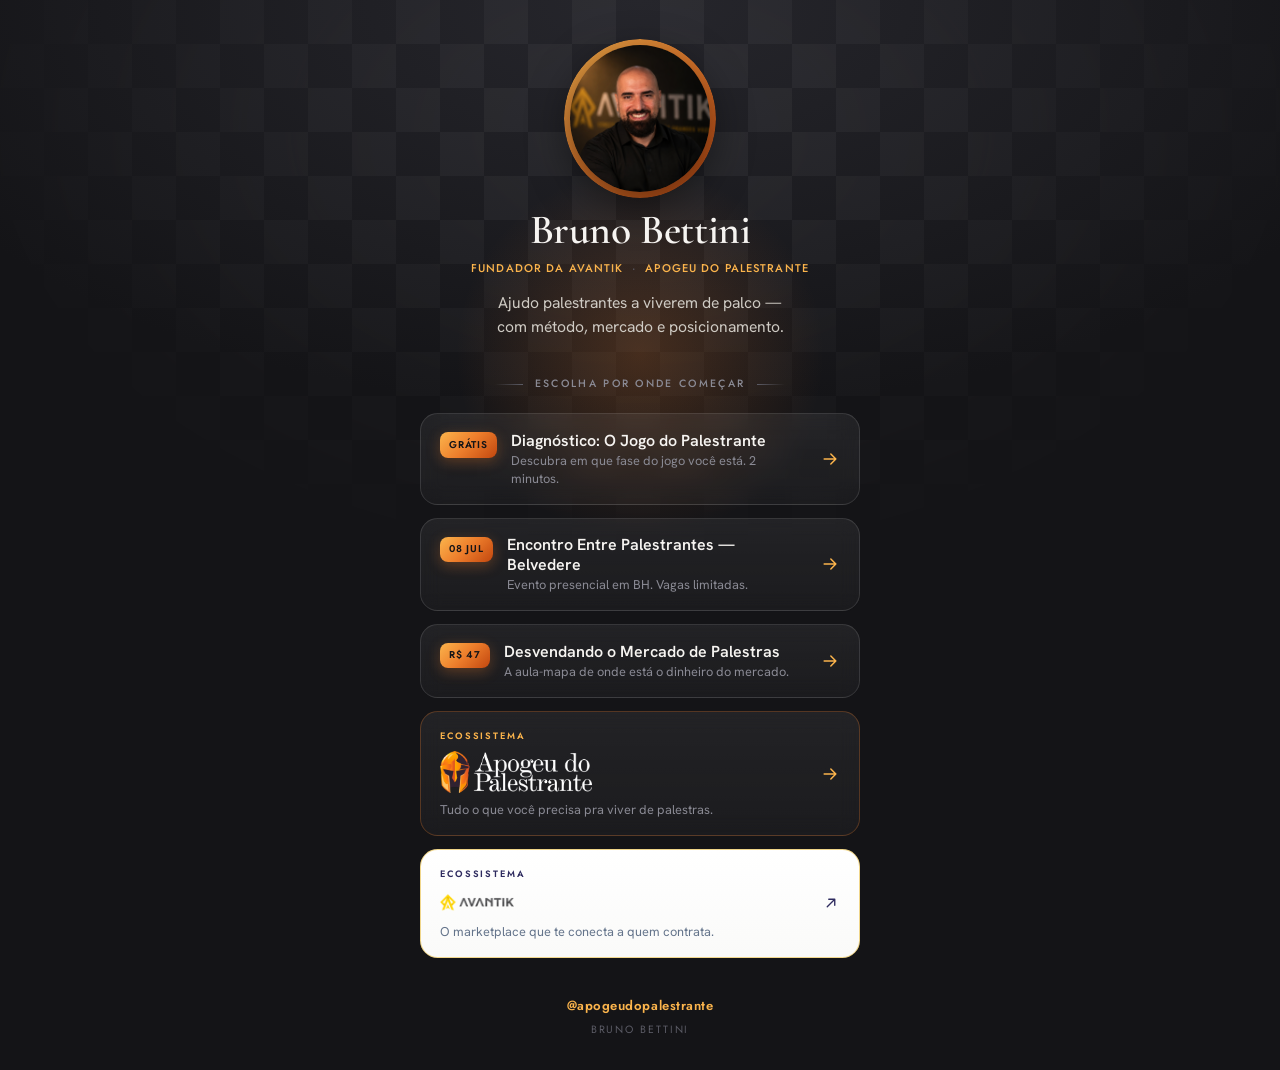
==== bio/index.html @ 765a473c "Home ecossistema (jornada, 4 pilares, Bruno, Avantik, CTA) + bio link-in-bio Home servida na raiz (r" ====
<!DOCTYPE html>
<html lang="pt-BR">
<head>
<meta charset="utf-8">
<meta name="viewport" content="width=device-width, initial-scale=1">
<title>Bruno Bettini | Apogeu do Palestrante</title>
<meta name="description" content="Bruno Bettini — Apogeu do Palestrante. Diagnóstico gratuito, aula-mapa do mercado e o Encontro Entre Palestrantes. Escolha por onde começar.">
<meta name="theme-color" content="#141417">
<link rel="icon" href="/favicon.svg" type="image/svg+xml">
<link rel="apple-touch-icon" href="/assets/perfil.png">
<link rel="preconnect" href="https://fonts.googleapis.com">
<link rel="preconnect" href="https://fonts.gstatic.com" crossorigin>
<link href="https://fonts.googleapis.com/css2?family=Cormorant+Garamond:ital,wght@0,500;0,600;1,600&family=Jost:wght@400;500;600&family=Hanken+Grotesk:wght@400;500;600&display=swap" rel="stylesheet">
<link rel="stylesheet" href="style.css">
</head>
<body>

<main class="bio">
  <div class="bio__aura" aria-hidden="true"></div>

  <!-- ===== HEADER (hero) ===== -->
  <header class="bio__head">
    <figure class="bio__photo">
      <span class="bio__ring" aria-hidden="true"></span>
      <img src="/assets/perfil.png" alt="Bruno Bettini" width="150" height="150" loading="eager">
    </figure>

    <h1 class="bio__name">Bruno Bettini</h1>
    <p class="bio__tag">Fundador da Avantik <span>·</span> Apogeu do Palestrante</p>
    <p class="bio__sub">Ajudo palestrantes a viverem de palco — com método, mercado e posicionamento.</p>
    <p class="bio__cue"><span></span>Escolha por onde começar<span></span></p>
  </header>

  <!-- ===== LINKS (primeira seção) ===== -->
  <nav class="bio__links" aria-label="Links do Apogeu do Palestrante">

    <a class="lk" href="/diagnostico/" style="--d:1">
      <span class="lk__badge">Grátis</span>
      <span class="lk__body">
        <span class="lk__title">Diagnóstico: O Jogo do Palestrante</span>
        <span class="lk__sub">Descubra em que fase do jogo você está. 2 minutos.</span>
      </span>
      <svg class="lk__arrow" viewBox="0 0 24 24" width="20" height="20" aria-hidden="true"><path d="M5 12h14M13 6l6 6-6 6" fill="none" stroke="currentColor" stroke-width="1.8" stroke-linecap="round" stroke-linejoin="round"/></svg>
    </a>

    <a class="lk" href="/encontro/" style="--d:2">
      <span class="lk__badge">08 Jul</span>
      <span class="lk__body">
        <span class="lk__title">Encontro Entre Palestrantes — Belvedere</span>
        <span class="lk__sub">Evento presencial em BH. Vagas limitadas.</span>
      </span>
      <svg class="lk__arrow" viewBox="0 0 24 24" width="20" height="20" aria-hidden="true"><path d="M5 12h14M13 6l6 6-6 6" fill="none" stroke="currentColor" stroke-width="1.8" stroke-linecap="round" stroke-linejoin="round"/></svg>
    </a>

    <a class="lk" href="/desvendando/" style="--d:3">
      <span class="lk__badge">R$ 47</span>
      <span class="lk__body">
        <span class="lk__title">Desvendando o Mercado de Palestras</span>
        <span class="lk__sub">A aula-mapa de onde está o dinheiro do mercado.</span>
      </span>
      <svg class="lk__arrow" viewBox="0 0 24 24" width="20" height="20" aria-hidden="true"><path d="M5 12h14M13 6l6 6-6 6" fill="none" stroke="currentColor" stroke-width="1.8" stroke-linecap="round" stroke-linejoin="round"/></svg>
    </a>

    <a class="lk lk--apogeu" href="/" style="--d:4">
      <span class="lk__eco">
        <span class="lk__ecolabel">Ecossistema</span>
        <img class="lk__logo lk__logo--apogeu" src="/assets/logo-apogeu-branco.png" alt="Apogeu do Palestrante" width="200" height="55">
        <span class="lk__sub">Tudo o que você precisa pra viver de palestras.</span>
      </span>
      <svg class="lk__arrow" viewBox="0 0 24 24" width="20" height="20" aria-hidden="true"><path d="M5 12h14M13 6l6 6-6 6" fill="none" stroke="currentColor" stroke-width="1.8" stroke-linecap="round" stroke-linejoin="round"/></svg>
    </a>

    <a class="lk lk--avantik" href="https://avantikpalestras.com.br" target="_blank" rel="noopener" style="--d:5">
      <span class="lk__eco">
        <span class="lk__ecolabel">Ecossistema</span>
        <img class="lk__logo lk__logo--avantik" src="/assets/logo-avantik.png" alt="Avantik Palestras" width="180" height="63">
        <span class="lk__sub">O marketplace que te conecta a quem contrata.</span>
      </span>
      <svg class="lk__arrow lk__arrow--out" viewBox="0 0 24 24" width="18" height="18" aria-hidden="true"><path d="M7 17 17 7M9 7h8v8" fill="none" stroke="currentColor" stroke-width="1.8" stroke-linecap="round" stroke-linejoin="round"/></svg>
    </a>

  </nav>

  <!-- ===== FOOTER ===== -->
  <footer class="bio__foot">
    <a class="bio__ig" href="https://instagram.com/apogeudopalestrante" target="_blank" rel="noopener">@apogeudopalestrante</a>
    <p class="bio__mark">Bruno Bettini</p>
  </footer>
</main>

<script>
  if (document.readyState !== 'loading') { document.body.classList.add('is-loaded'); }
  else { document.addEventListener('DOMContentLoaded', function(){ document.body.classList.add('is-loaded'); }); }
</script>

</body>
</html>
---- bio/style.css ----
/* =========================================================
   Bio (link-in-bio) | Apogeu do Palestrante
   Identidade: marfim + grafite + brasa | Cormorant + Jost + Hanken
   Arquetipo: Spotlight / Contained Center (fundo grafite + brilho brasa)
   ========================================================= */
:root {
  --brasa-300:#FBC97A; --brasa-400:#FBB44C; --brasa-500:#ED7D2B; --brasa-600:#D9641A; --brasa-700:#B23E0C;
  --grafite-950:#141417; --grafite-900:#1C1C20; --grafite-800:#2A2A30; --grafite-700:#3A3A42; --grafite-500:#5C5C66; --grafite-400:#8A8A94;
  --marfim:#F6F4F1; --areia:#ECE8E2; --nevoa:#CFCBC4; --bronze:#C9A24B;
  --serif:"Cormorant Garamond",Georgia,serif;
  --label:"Jost",system-ui,sans-serif;
  --ui:"Hanken Grotesk",system-ui,sans-serif;
  --brasa-grad:linear-gradient(135deg,#FBB44C,#ED7D2B 50%,#C2470F);
  --ease-out:cubic-bezier(0.16,1,0.3,1);
  --ease-spring:cubic-bezier(0.34,1.56,0.64,1);
}

* { margin:0; padding:0; box-sizing:border-box; }
html { -webkit-text-size-adjust:100%; }
body {
  min-height:100svh;
  background:var(--grafite-950);
  color:var(--marfim);
  font-family:var(--ui);
  line-height:1.5;
  -webkit-font-smoothing:antialiased;
  overflow-x:hidden;
}
a { color:inherit; text-decoration:none; }

/* ===== container ===== */
.bio {
  position:relative;
  min-height:100svh;
  display:flex;
  flex-direction:column;
  align-items:center;
  justify-content:flex-start;
  padding:clamp(1.8rem,6vw,2.8rem) clamp(1.15rem,5vw,1.5rem) 2rem;
  /* fundo grafite radial + xadrez diagonal mascarado (assinatura da marca) */
  background:
    radial-gradient(90% 55% at 50% 0%, #26262C, var(--grafite-950) 70%);
  overflow:hidden;
}
.bio::before {
  content:"";
  position:absolute; inset:0; z-index:0;
  opacity:0.05; pointer-events:none;
  background:
    linear-gradient(45deg, var(--marfim) 25%, transparent 25%, transparent 75%, var(--marfim) 75%),
    linear-gradient(45deg, var(--marfim) 25%, transparent 25%, transparent 75%, var(--marfim) 75%);
  background-size:88px 88px;
  background-position:0 0, 44px 44px;
  -webkit-mask-image:radial-gradient(70% 55% at 50% 12%, #000, transparent 78%);
  mask-image:radial-gradient(70% 55% at 50% 12%, #000, transparent 78%);
}
/* brilho brasa suave atras da foto */
.bio__aura {
  position:absolute; top:clamp(5rem,20vw,9rem); left:50%;
  width:min(420px,90vw); height:min(420px,90vw);
  transform:translateX(-50%);
  background:radial-gradient(circle, rgba(237,125,43,0.22), transparent 62%);
  z-index:0; pointer-events:none;
}
.bio__head, .bio__links, .bio__foot { position:relative; z-index:1; }

/* ===== header / hero ===== */
.bio__head {
  width:100%; max-width:440px;
  display:flex; flex-direction:column; align-items:center; text-align:center;
}
.bio__logo {
  height:clamp(46px,13vw,62px); width:auto;
  margin-bottom:clamp(1.6rem,6vw,2.4rem);
}
.bio__photo {
  position:relative;
  width:clamp(112px,30vw,140px); aspect-ratio:1;
  margin-bottom:1.15rem;
}
.bio__photo img {
  width:100%; height:100%; object-fit:cover;
  border-radius:50%;
  position:relative; z-index:1;
  box-shadow:0 12px 40px rgba(0,0,0,0.5);
}
.bio__ring {
  position:absolute; inset:-6px; border-radius:50%;
  background:var(--brasa-grad);
  z-index:0;
  -webkit-mask:radial-gradient(circle, transparent calc(50% - 3px), #000 calc(50% - 2px));
  mask:radial-gradient(circle, transparent calc(50% - 3px), #000 calc(50% - 2px));
  opacity:0.9;
}
.bio__name {
  font-family:var(--serif); font-weight:600;
  font-size:clamp(2rem,8vw,2.6rem); line-height:1;
  letter-spacing:-0.01em; margin-bottom:0.5rem;
}
.bio__tag {
  font-family:var(--label); font-weight:500;
  font-size:0.7rem; text-transform:uppercase; letter-spacing:0.1em;
  color:var(--brasa-400); margin-bottom:0.9rem;
  max-width:100%;
}
.bio__tag span { color:var(--grafite-500); margin:0 0.3rem; }
.bio__sub {
  font-size:0.98rem; color:var(--nevoa); line-height:1.5;
  max-width:32ch; margin-bottom:clamp(1.8rem,6vw,2.4rem);
}
.bio__cue {
  display:flex; align-items:center; gap:0.7rem;
  font-family:var(--label); font-size:0.66rem; font-weight:500;
  text-transform:uppercase; letter-spacing:0.22em; color:var(--grafite-400);
  margin-bottom:1.3rem;
}
.bio__cue span { width:1.8rem; height:1px; background:linear-gradient(90deg,transparent,var(--grafite-500)); }
.bio__cue span:last-child { background:linear-gradient(90deg,var(--grafite-500),transparent); }

/* ===== links ===== */
.bio__links {
  width:100%; max-width:440px;
  display:flex; flex-direction:column; gap:0.8rem;
}
.lk {
  position:relative;
  display:flex; align-items:center; gap:0.9rem;
  padding:1.05rem 1.2rem;
  background:linear-gradient(180deg, rgba(255,255,255,0.065), rgba(255,255,255,0.03));
  border:1px solid rgba(255,255,255,0.12);
  border-radius:1.1rem;
  backdrop-filter:blur(10px); -webkit-backdrop-filter:blur(10px);
  transition:transform 0.35s var(--ease-spring), border-color 0.3s, box-shadow 0.35s var(--ease-out), background 0.3s;
}
.lk__body { flex:1; display:flex; flex-direction:column; gap:0.15rem; text-align:left; min-width:0; }
.lk__title {
  font-family:var(--ui); font-weight:600; font-size:1rem; line-height:1.2;
  color:var(--marfim);
}
.lk__sub { font-size:0.8rem; color:var(--grafite-400); line-height:1.35; }
.lk__badge {
  flex-shrink:0;
  font-family:var(--label); font-weight:600; font-size:0.62rem;
  text-transform:uppercase; letter-spacing:0.08em;
  color:var(--grafite-950); background:var(--brasa-grad);
  padding:0.32rem 0.55rem; border-radius:0.5rem;
  align-self:flex-start; margin-top:0.1rem;
  box-shadow:0 4px 14px rgba(237,125,43,0.3);
}
.lk__arrow { flex-shrink:0; color:var(--brasa-400); transition:transform 0.35s var(--ease-out); }
.lk__arrow--out { color:var(--grafite-400); }

/* ===== cards de ecossistema (identidade de cada marca) ===== */
.lk__eco { flex:1; display:flex; flex-direction:column; gap:0.5rem; text-align:left; min-width:0; }
.lk__ecolabel {
  font-family:var(--label); font-weight:600; font-size:0.58rem;
  text-transform:uppercase; letter-spacing:0.2em;
}
.lk__logo { width:auto; display:block; object-fit:contain; object-position:left center; }
.lk__logo--apogeu { height:42px; max-width:78%; }
.lk__logo--avantik { height:26px; max-width:62%; }

/* Apogeu: fundo grafite + brasa (identidade Apogeu) */
.lk--apogeu { border-color:rgba(237,125,43,0.28); }
.lk--apogeu .lk__ecolabel { color:var(--brasa-400); }
.lk--apogeu .lk__sub { color:var(--grafite-400); }
@media (hover:hover) {
  .lk--apogeu:hover { border-color:rgba(237,125,43,0.6); box-shadow:0 14px 34px rgba(0,0,0,0.4), 0 0 30px rgba(237,125,43,0.14); }
}

/* Avantik: cartao CLARO com dourado + roxo (identidade Avantik) */
.lk--avantik {
  background:linear-gradient(180deg, #FFFFFF, #FAFAF9);
  border-color:rgba(232,185,49,0.55);
}
.lk--avantik .lk__ecolabel { color:#2E2B5F; }
.lk--avantik .lk__sub { color:#64748B; }
.lk--avantik .lk__arrow--out { color:#2E2B5F; }
@media (hover:hover) {
  .lk--avantik:hover {
    border-color:#E8B931;
    background:linear-gradient(180deg, #FFFFFF, #FDFBF3);
    box-shadow:0 14px 34px rgba(0,0,0,0.4), 0 0 30px rgba(232,185,49,0.28);
  }
  .lk--avantik:hover .lk__arrow--out { color:#D4A522; transform:translate(3px,-3px); }
}

@media (hover:hover) {
  .lk:hover {
    transform:translateY(-3px);
    border-color:rgba(237,125,43,0.55);
    background:linear-gradient(180deg, rgba(237,125,43,0.10), rgba(255,255,255,0.03));
    box-shadow:0 14px 34px rgba(0,0,0,0.4), 0 0 30px rgba(237,125,43,0.12);
  }
  .lk:hover .lk__arrow { transform:translateX(4px); }
  .lk:hover .lk__arrow--out { transform:translate(3px,-3px); color:var(--brasa-400); }
}
.lk:active { transform:translateY(-1px) scale(0.99); }

/* ===== footer ===== */
.bio__foot {
  margin-top:auto; padding-top:2.4rem;
  display:flex; flex-direction:column; align-items:center; gap:0.4rem;
}
.bio__ig {
  font-family:var(--label); font-weight:600; font-size:0.82rem;
  letter-spacing:0.04em; color:var(--brasa-400);
  transition:color 0.25s;
}
.bio__ig:hover { color:var(--brasa-300); }
.bio__mark {
  font-family:var(--label); font-size:0.66rem; text-transform:uppercase;
  letter-spacing:0.18em; color:var(--grafite-500);
}

/* ===== reveal pos-carregamento (sem animacao de entrada bloqueante) ===== */
@media (prefers-reduced-motion:no-preference) {
  .bio__head > * { opacity:0; transform:translateY(14px); }
  .is-loaded .bio__head > * { animation:rise 0.6s var(--ease-out) forwards; }
  .is-loaded .bio__logo   { animation-delay:0.05s; }
  .is-loaded .bio__photo  { animation-delay:0.12s; }
  .is-loaded .bio__name   { animation-delay:0.18s; }
  .is-loaded .bio__tag    { animation-delay:0.24s; }
  .is-loaded .bio__sub    { animation-delay:0.30s; }
  .is-loaded .bio__cue    { animation-delay:0.36s; }

  .lk { opacity:0; transform:translateY(16px); }
  .is-loaded .lk { animation:rise 0.55s var(--ease-out) forwards; animation-delay:calc(0.38s + var(--d) * 0.07s); }
}
@keyframes rise { to { opacity:1; transform:none; } }
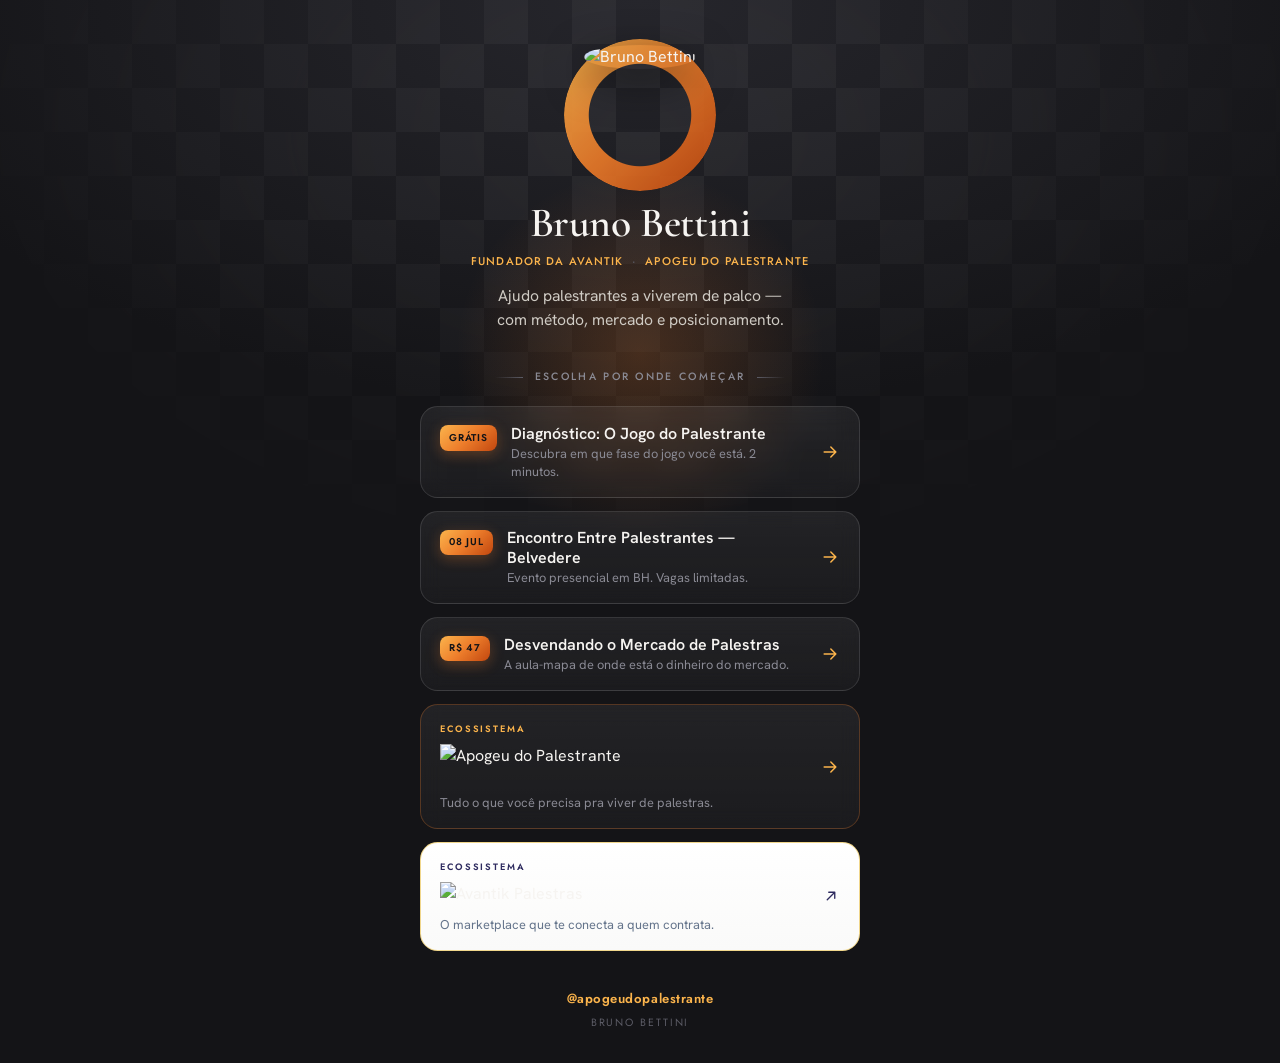
==== commit 9f997e8d: "Perf: imagens via Netlify Image CDN (WebP) + fetchpriority na LCP Co-Authored-By: Claude Opus 4.8 <n" ====
--- a/bio/index.html
+++ b/bio/index.html
@@ -22,7 +22,7 @@
   <header class="bio__head">
     <figure class="bio__photo">
       <span class="bio__ring" aria-hidden="true"></span>
-      <img src="/assets/perfil.png" alt="Bruno Bettini" width="150" height="150" loading="eager">
+      <img src="/.netlify/images?url=/assets/perfil.png&w=300&h=300&fit=cover&q=80" alt="Bruno Bettini" width="150" height="150" loading="eager" fetchpriority="high">
     </figure>
 
     <h1 class="bio__name">Bruno Bettini</h1>
@@ -64,7 +64,7 @@
     <a class="lk lk--apogeu" href="/" style="--d:4">
       <span class="lk__eco">
         <span class="lk__ecolabel">Ecossistema</span>
-        <img class="lk__logo lk__logo--apogeu" src="/assets/logo-apogeu-branco.png" alt="Apogeu do Palestrante" width="200" height="55">
+        <img class="lk__logo lk__logo--apogeu" src="/.netlify/images?url=/assets/logo-apogeu-branco.png&w=420&q=85" alt="Apogeu do Palestrante" width="200" height="55">
         <span class="lk__sub">Tudo o que você precisa pra viver de palestras.</span>
       </span>
       <svg class="lk__arrow" viewBox="0 0 24 24" width="20" height="20" aria-hidden="true"><path d="M5 12h14M13 6l6 6-6 6" fill="none" stroke="currentColor" stroke-width="1.8" stroke-linecap="round" stroke-linejoin="round"/></svg>
@@ -73,7 +73,7 @@
     <a class="lk lk--avantik" href="https://avantikpalestras.com.br" target="_blank" rel="noopener" style="--d:5">
       <span class="lk__eco">
         <span class="lk__ecolabel">Ecossistema</span>
-        <img class="lk__logo lk__logo--avantik" src="/assets/logo-avantik.png" alt="Avantik Palestras" width="180" height="63">
+        <img class="lk__logo lk__logo--avantik" src="/.netlify/images?url=/assets/logo-avantik.png&w=220&q=85" alt="Avantik Palestras" width="180" height="63">
         <span class="lk__sub">O marketplace que te conecta a quem contrata.</span>
       </span>
       <svg class="lk__arrow lk__arrow--out" viewBox="0 0 24 24" width="18" height="18" aria-hidden="true"><path d="M7 17 17 7M9 7h8v8" fill="none" stroke="currentColor" stroke-width="1.8" stroke-linecap="round" stroke-linejoin="round"/></svg>
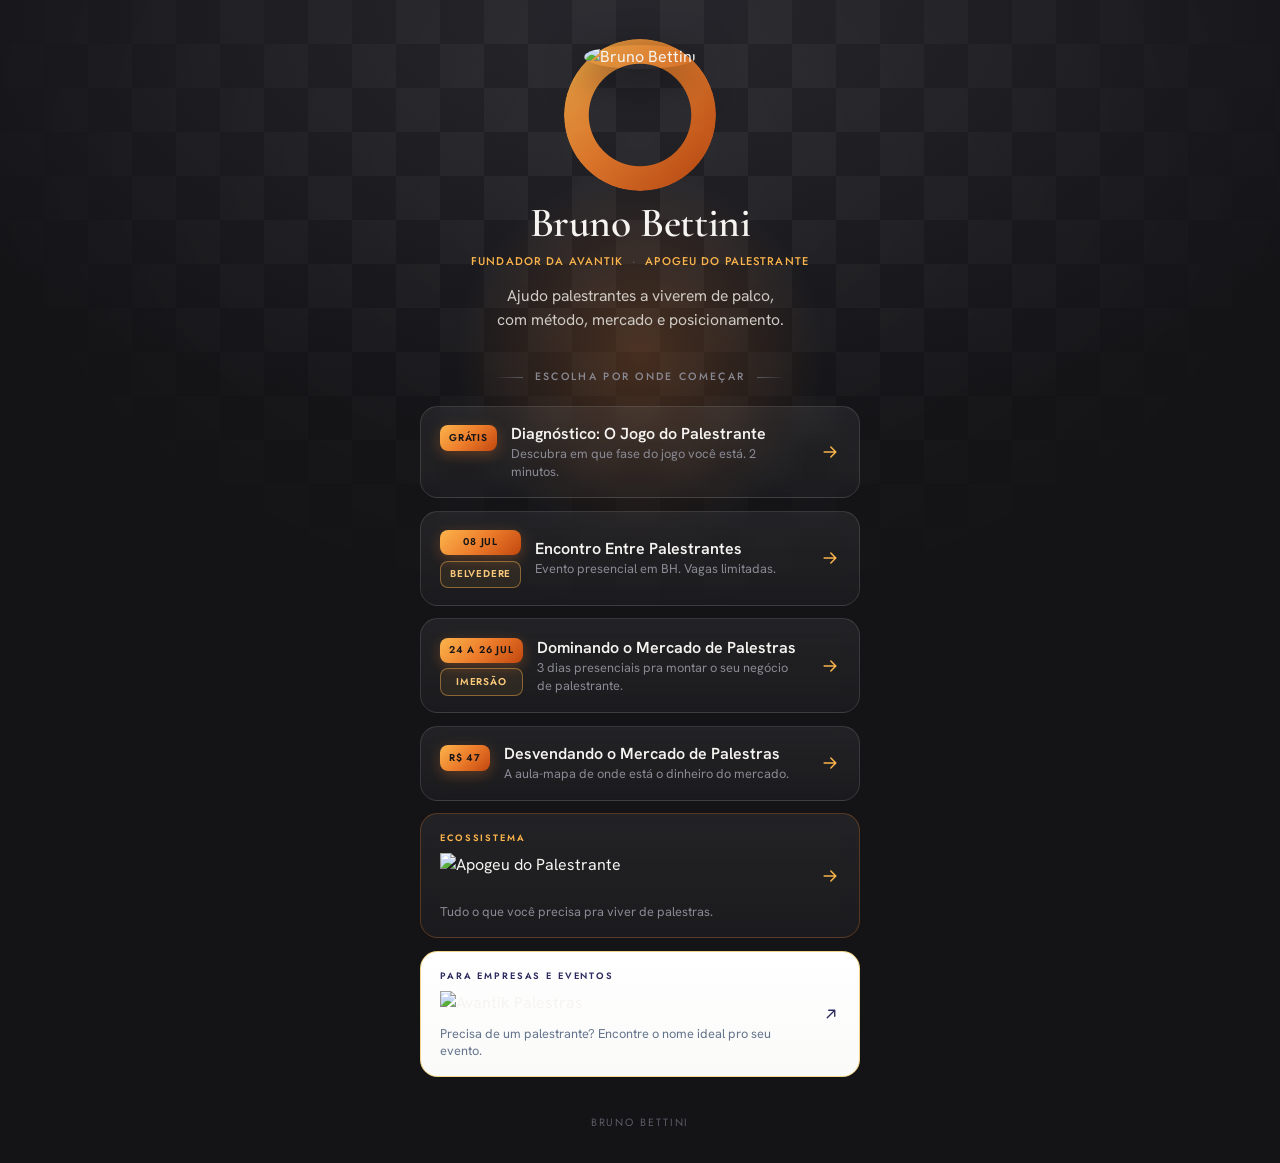
==== commit b5e0c3dc: "Bio: card da imersão Dominando, Belvedere como selo, copy Avantik pra contratantes Adiciona o card d" ====
--- a/bio/index.html
+++ b/bio/index.html
@@ -4,12 +4,13 @@
 <meta charset="utf-8">
 <meta name="viewport" content="width=device-width, initial-scale=1">
 <title>Bruno Bettini | Apogeu do Palestrante</title>
-<meta name="description" content="Bruno Bettini — Apogeu do Palestrante. Diagnóstico gratuito, aula-mapa do mercado e o Encontro Entre Palestrantes. Escolha por onde começar.">
+<meta name="description" content="Bruno Bettini | Apogeu do Palestrante. Diagnóstico gratuito, aula-mapa do mercado, Encontro Entre Palestrantes e a imersão Dominando o Mercado de Palestras.">
 <meta name="theme-color" content="#141417">
 <link rel="icon" href="/favicon.svg" type="image/svg+xml">
 <link rel="apple-touch-icon" href="/assets/perfil.png">
 <link rel="preconnect" href="https://fonts.googleapis.com">
 <link rel="preconnect" href="https://fonts.gstatic.com" crossorigin>
+<link rel="preload" as="image" href="/.netlify/images?url=/assets/perfil.png&w=300&h=300&fit=cover&q=80" fetchpriority="high">
 <link href="https://fonts.googleapis.com/css2?family=Cormorant+Garamond:ital,wght@0,500;0,600;1,600&family=Jost:wght@400;500;600&family=Hanken+Grotesk:wght@400;500;600&display=swap" rel="stylesheet">
 <link rel="stylesheet" href="style.css">
 </head>
@@ -27,7 +28,7 @@
 
     <h1 class="bio__name">Bruno Bettini</h1>
     <p class="bio__tag">Fundador da Avantik <span>·</span> Apogeu do Palestrante</p>
-    <p class="bio__sub">Ajudo palestrantes a viverem de palco — com método, mercado e posicionamento.</p>
+    <p class="bio__sub">Ajudo palestrantes a viverem de palco, com método, mercado e posicionamento.</p>
     <p class="bio__cue"><span></span>Escolha por onde começar<span></span></p>
   </header>
 
@@ -44,15 +45,30 @@
     </a>
 
     <a class="lk" href="/encontro/" style="--d:2">
-      <span class="lk__badge">08 Jul</span>
+      <span class="lk__badges">
+        <span class="lk__badge">08 Jul</span>
+        <span class="lk__badge lk__badge--outline">Belvedere</span>
+      </span>
       <span class="lk__body">
-        <span class="lk__title">Encontro Entre Palestrantes — Belvedere</span>
+        <span class="lk__title">Encontro Entre Palestrantes</span>
         <span class="lk__sub">Evento presencial em BH. Vagas limitadas.</span>
       </span>
       <svg class="lk__arrow" viewBox="0 0 24 24" width="20" height="20" aria-hidden="true"><path d="M5 12h14M13 6l6 6-6 6" fill="none" stroke="currentColor" stroke-width="1.8" stroke-linecap="round" stroke-linejoin="round"/></svg>
     </a>
 
-    <a class="lk" href="/desvendando/" style="--d:3">
+    <a class="lk" href="/dominando-o-mercado-de-palestras/" style="--d:3">
+      <span class="lk__badges">
+        <span class="lk__badge">24 a 26 Jul</span>
+        <span class="lk__badge lk__badge--outline">Imersão</span>
+      </span>
+      <span class="lk__body">
+        <span class="lk__title">Dominando o Mercado de Palestras</span>
+        <span class="lk__sub">3 dias presenciais pra montar o seu negócio de palestrante.</span>
+      </span>
+      <svg class="lk__arrow" viewBox="0 0 24 24" width="20" height="20" aria-hidden="true"><path d="M5 12h14M13 6l6 6-6 6" fill="none" stroke="currentColor" stroke-width="1.8" stroke-linecap="round" stroke-linejoin="round"/></svg>
+    </a>
+
+    <a class="lk" href="/desvendando/" style="--d:4">
       <span class="lk__badge">R$ 47</span>
       <span class="lk__body">
         <span class="lk__title">Desvendando o Mercado de Palestras</span>
@@ -61,7 +77,7 @@
       <svg class="lk__arrow" viewBox="0 0 24 24" width="20" height="20" aria-hidden="true"><path d="M5 12h14M13 6l6 6-6 6" fill="none" stroke="currentColor" stroke-width="1.8" stroke-linecap="round" stroke-linejoin="round"/></svg>
     </a>
 
-    <a class="lk lk--apogeu" href="/" style="--d:4">
+    <a class="lk lk--apogeu" href="/" style="--d:5">
       <span class="lk__eco">
         <span class="lk__ecolabel">Ecossistema</span>
         <img class="lk__logo lk__logo--apogeu" src="/.netlify/images?url=/assets/logo-apogeu-branco.png&w=420&q=85" alt="Apogeu do Palestrante" width="200" height="55">
@@ -70,11 +86,11 @@
       <svg class="lk__arrow" viewBox="0 0 24 24" width="20" height="20" aria-hidden="true"><path d="M5 12h14M13 6l6 6-6 6" fill="none" stroke="currentColor" stroke-width="1.8" stroke-linecap="round" stroke-linejoin="round"/></svg>
     </a>
 
-    <a class="lk lk--avantik" href="https://avantikpalestras.com.br" target="_blank" rel="noopener" style="--d:5">
+    <a class="lk lk--avantik" href="https://avantikpalestras.com.br" target="_blank" rel="noopener" style="--d:6">
       <span class="lk__eco">
-        <span class="lk__ecolabel">Ecossistema</span>
+        <span class="lk__ecolabel">Para empresas e eventos</span>
         <img class="lk__logo lk__logo--avantik" src="/.netlify/images?url=/assets/logo-avantik.png&w=220&q=85" alt="Avantik Palestras" width="180" height="63">
-        <span class="lk__sub">O marketplace que te conecta a quem contrata.</span>
+        <span class="lk__sub">Precisa de um palestrante? Encontre o nome ideal pro seu evento.</span>
       </span>
       <svg class="lk__arrow lk__arrow--out" viewBox="0 0 24 24" width="18" height="18" aria-hidden="true"><path d="M7 17 17 7M9 7h8v8" fill="none" stroke="currentColor" stroke-width="1.8" stroke-linecap="round" stroke-linejoin="round"/></svg>
     </a>
@@ -83,7 +99,6 @@
 
   <!-- ===== FOOTER ===== -->
   <footer class="bio__foot">
-    <a class="bio__ig" href="https://instagram.com/apogeudopalestrante" target="_blank" rel="noopener">@apogeudopalestrante</a>
     <p class="bio__mark">Bruno Bettini</p>
   </footer>
 </main>
--- a/bio/style.css
+++ b/bio/style.css
@@ -147,6 +147,19 @@
   align-self:flex-start; margin-top:0.1rem;
   box-shadow:0 4px 14px rgba(237,125,43,0.3);
 }
+/* pilha de selos (data + local/tipo) */
+.lk__badges {
+  flex-shrink:0;
+  display:flex; flex-direction:column; gap:0.35rem;
+  align-self:flex-start; margin-top:0.1rem;
+}
+.lk__badges .lk__badge { align-self:stretch; margin-top:0; text-align:center; }
+.lk__badge--outline {
+  color:var(--brasa-300);
+  background:rgba(251,180,76,0.08);
+  border:1px solid rgba(251,180,76,0.45);
+  box-shadow:none;
+}
 .lk__arrow { flex-shrink:0; color:var(--brasa-400); transition:transform 0.35s var(--ease-out); }
 .lk__arrow--out { color:var(--grafite-400); }
 
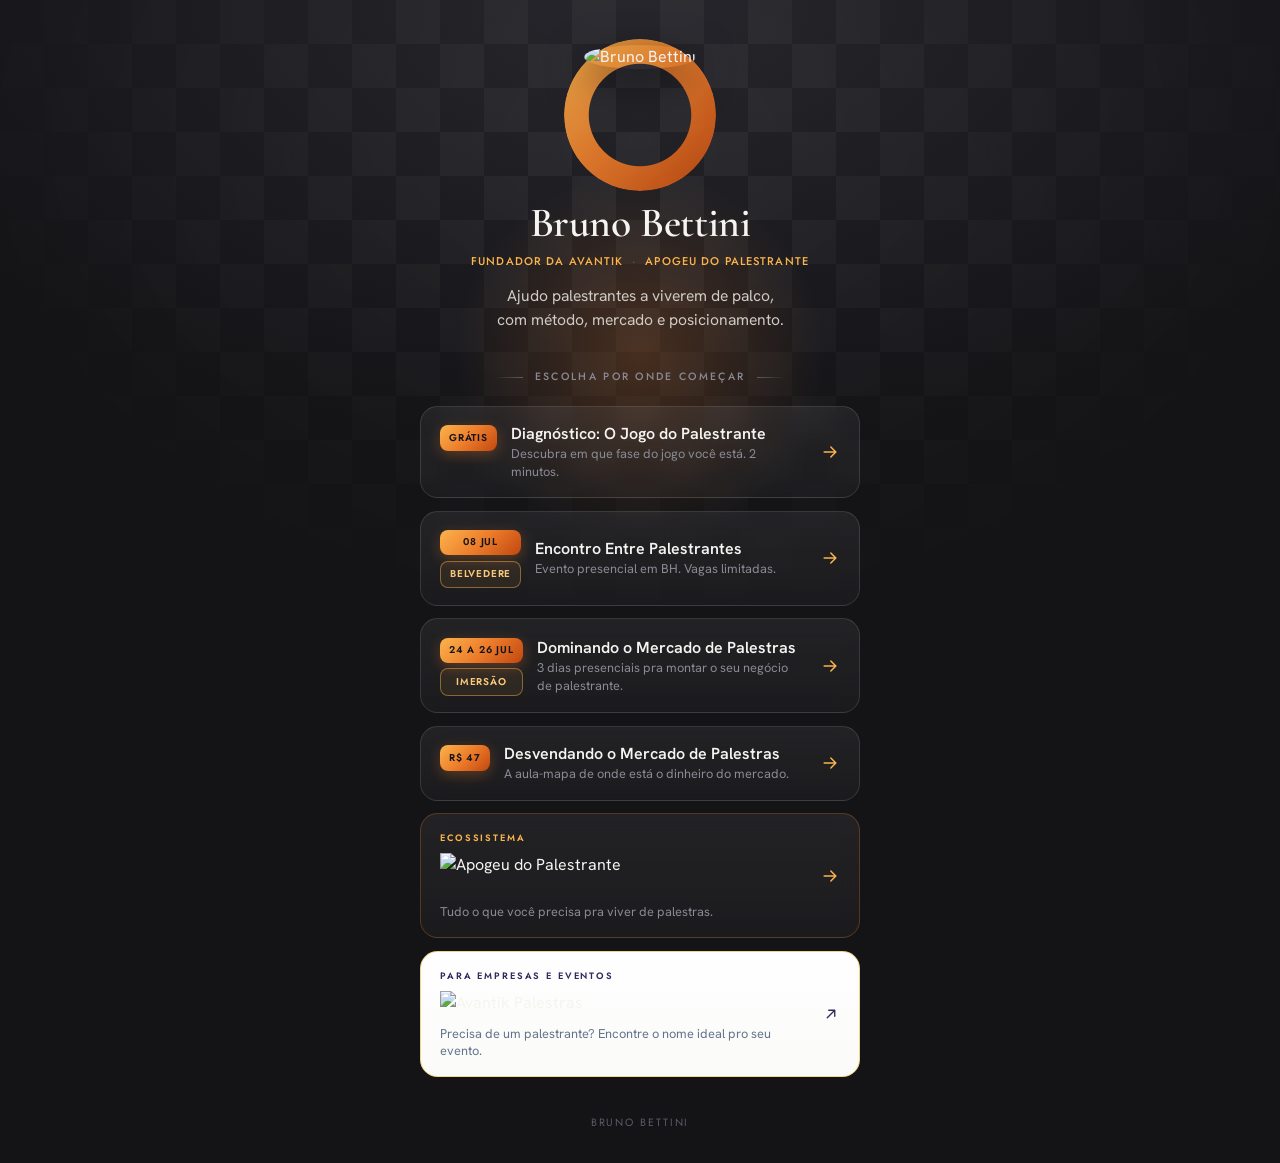
==== commit a8145a04: "LP dominando: fluxo de aplicação + bônus de hoje; otimizações de performance Para a apresentação no " ====
--- a/bio/index.html
+++ b/bio/index.html
@@ -10,9 +10,242 @@
 <link rel="apple-touch-icon" href="/assets/perfil.png">
 <link rel="preconnect" href="https://fonts.googleapis.com">
 <link rel="preconnect" href="https://fonts.gstatic.com" crossorigin>
+<link rel="preload" as="font" type="font/woff2" crossorigin href="https://fonts.gstatic.com/s/cormorantgaramond/v21/co3umX5slCNuHLi8bLeY9MK7whWMhyjypVO7abI26QOD_iE9KnTOig.woff2">
+<link rel="preload" as="font" type="font/woff2" crossorigin href="https://fonts.gstatic.com/s/cormorantgaramond/v21/co3smX5slCNuHLi8bLeY9MK7whWMhyjYrGFEsdtdc62E6zd5LDf-iNM8.woff2">
+<link rel="preload" as="font" type="font/woff2" crossorigin href="https://fonts.gstatic.com/s/hankengrotesk/v12/ieVq2YZDLWuGJpnzaiwFXS9tYvBRzyFLlZg_f_Ncs2Zq5vBM.woff2">
 <link rel="preload" as="image" href="/.netlify/images?url=/assets/perfil.png&w=300&h=300&fit=cover&q=80" fetchpriority="high">
 <link href="https://fonts.googleapis.com/css2?family=Cormorant+Garamond:ital,wght@0,500;0,600;1,600&family=Jost:wght@400;500;600&family=Hanken+Grotesk:wght@400;500;600&display=swap" rel="stylesheet">
-<link rel="stylesheet" href="style.css">
+<style>
+/* =========================================================
+   Bio (link-in-bio) | Apogeu do Palestrante
+   Identidade: marfim + grafite + brasa | Cormorant + Jost + Hanken
+   Arquetipo: Spotlight / Contained Center (fundo grafite + brilho brasa)
+   ========================================================= */
+:root {
+  --brasa-300:#FBC97A; --brasa-400:#FBB44C; --brasa-500:#ED7D2B; --brasa-600:#D9641A; --brasa-700:#B23E0C;
+  --grafite-950:#141417; --grafite-900:#1C1C20; --grafite-800:#2A2A30; --grafite-700:#3A3A42; --grafite-500:#5C5C66; --grafite-400:#8A8A94;
+  --marfim:#F6F4F1; --areia:#ECE8E2; --nevoa:#CFCBC4; --bronze:#C9A24B;
+  --serif:"Cormorant Garamond",Georgia,serif;
+  --label:"Jost",system-ui,sans-serif;
+  --ui:"Hanken Grotesk",system-ui,sans-serif;
+  --brasa-grad:linear-gradient(135deg,#FBB44C,#ED7D2B 50%,#C2470F);
+  --ease-out:cubic-bezier(0.16,1,0.3,1);
+  --ease-spring:cubic-bezier(0.34,1.56,0.64,1);
+}
+
+* { margin:0; padding:0; box-sizing:border-box; }
+html { -webkit-text-size-adjust:100%; }
+body {
+  min-height:100svh;
+  background:var(--grafite-950);
+  color:var(--marfim);
+  font-family:var(--ui);
+  line-height:1.5;
+  -webkit-font-smoothing:antialiased;
+  overflow-x:hidden;
+}
+a { color:inherit; text-decoration:none; }
+
+/* ===== container ===== */
+.bio {
+  position:relative;
+  min-height:100svh;
+  display:flex;
+  flex-direction:column;
+  align-items:center;
+  justify-content:flex-start;
+  padding:clamp(1.8rem,6vw,2.8rem) clamp(1.15rem,5vw,1.5rem) 2rem;
+  /* fundo grafite radial + xadrez diagonal mascarado (assinatura da marca) */
+  background:
+    radial-gradient(90% 55% at 50% 0%, #26262C, var(--grafite-950) 70%);
+  overflow:hidden;
+}
+.bio::before {
+  content:"";
+  position:absolute; inset:0; z-index:0;
+  opacity:0.05; pointer-events:none;
+  background:
+    linear-gradient(45deg, var(--marfim) 25%, transparent 25%, transparent 75%, var(--marfim) 75%),
+    linear-gradient(45deg, var(--marfim) 25%, transparent 25%, transparent 75%, var(--marfim) 75%);
+  background-size:88px 88px;
+  background-position:0 0, 44px 44px;
+  -webkit-mask-image:radial-gradient(70% 55% at 50% 12%, #000, transparent 78%);
+  mask-image:radial-gradient(70% 55% at 50% 12%, #000, transparent 78%);
+}
+/* brilho brasa suave atras da foto */
+.bio__aura {
+  position:absolute; top:clamp(5rem,20vw,9rem); left:50%;
+  width:min(420px,90vw); height:min(420px,90vw);
+  transform:translateX(-50%);
+  background:radial-gradient(circle, rgba(237,125,43,0.22), transparent 62%);
+  z-index:0; pointer-events:none;
+}
+.bio__head, .bio__links, .bio__foot { position:relative; z-index:1; }
+
+/* ===== header / hero ===== */
+.bio__head {
+  width:100%; max-width:440px;
+  display:flex; flex-direction:column; align-items:center; text-align:center;
+}
+.bio__logo {
+  height:clamp(46px,13vw,62px); width:auto;
+  margin-bottom:clamp(1.6rem,6vw,2.4rem);
+}
+.bio__photo {
+  position:relative;
+  width:clamp(112px,30vw,140px); aspect-ratio:1;
+  margin-bottom:1.15rem;
+}
+.bio__photo img {
+  width:100%; height:100%; object-fit:cover;
+  border-radius:50%;
+  position:relative; z-index:1;
+  box-shadow:0 12px 40px rgba(0,0,0,0.5);
+}
+.bio__ring {
+  position:absolute; inset:-6px; border-radius:50%;
+  background:var(--brasa-grad);
+  z-index:0;
+  -webkit-mask:radial-gradient(circle, transparent calc(50% - 3px), #000 calc(50% - 2px));
+  mask:radial-gradient(circle, transparent calc(50% - 3px), #000 calc(50% - 2px));
+  opacity:0.9;
+}
+.bio__name {
+  font-family:var(--serif); font-weight:600;
+  font-size:clamp(2rem,8vw,2.6rem); line-height:1;
+  letter-spacing:-0.01em; margin-bottom:0.5rem;
+}
+.bio__tag {
+  font-family:var(--label); font-weight:500;
+  font-size:0.7rem; text-transform:uppercase; letter-spacing:0.1em;
+  color:var(--brasa-400); margin-bottom:0.9rem;
+  max-width:100%;
+}
+.bio__tag span { color:var(--grafite-500); margin:0 0.3rem; }
+.bio__sub {
+  font-size:0.98rem; color:var(--nevoa); line-height:1.5;
+  max-width:32ch; margin-bottom:clamp(1.8rem,6vw,2.4rem);
+}
+.bio__cue {
+  display:flex; align-items:center; gap:0.7rem;
+  font-family:var(--label); font-size:0.66rem; font-weight:500;
+  text-transform:uppercase; letter-spacing:0.22em; color:var(--grafite-400);
+  margin-bottom:1.3rem;
+}
+.bio__cue span { width:1.8rem; height:1px; background:linear-gradient(90deg,transparent,var(--grafite-500)); }
+.bio__cue span:last-child { background:linear-gradient(90deg,var(--grafite-500),transparent); }
+
+/* ===== links ===== */
+.bio__links {
+  width:100%; max-width:440px;
+  display:flex; flex-direction:column; gap:0.8rem;
+}
+.lk {
+  position:relative;
+  display:flex; align-items:center; gap:0.9rem;
+  padding:1.05rem 1.2rem;
+  background:linear-gradient(180deg, rgba(255,255,255,0.065), rgba(255,255,255,0.03));
+  border:1px solid rgba(255,255,255,0.12);
+  border-radius:1.1rem;
+  backdrop-filter:blur(10px); -webkit-backdrop-filter:blur(10px);
+  transition:transform 0.35s var(--ease-spring), border-color 0.3s, box-shadow 0.35s var(--ease-out), background 0.3s;
+}
+.lk__body { flex:1; display:flex; flex-direction:column; gap:0.15rem; text-align:left; min-width:0; }
+.lk__title {
+  font-family:var(--ui); font-weight:600; font-size:1rem; line-height:1.2;
+  color:var(--marfim);
+}
+.lk__sub { font-size:0.8rem; color:var(--grafite-400); line-height:1.35; }
+.lk__badge {
+  flex-shrink:0;
+  font-family:var(--label); font-weight:600; font-size:0.62rem;
+  text-transform:uppercase; letter-spacing:0.08em;
+  color:var(--grafite-950); background:var(--brasa-grad);
+  padding:0.32rem 0.55rem; border-radius:0.5rem;
+  align-self:flex-start; margin-top:0.1rem;
+  box-shadow:0 4px 14px rgba(237,125,43,0.3);
+}
+/* pilha de selos (data + local/tipo) */
+.lk__badges {
+  flex-shrink:0;
+  display:flex; flex-direction:column; gap:0.35rem;
+  align-self:flex-start; margin-top:0.1rem;
+}
+.lk__badges .lk__badge { align-self:stretch; margin-top:0; text-align:center; }
+.lk__badge--outline {
+  color:var(--brasa-300);
+  background:rgba(251,180,76,0.08);
+  border:1px solid rgba(251,180,76,0.45);
+  box-shadow:none;
+}
+.lk__arrow { flex-shrink:0; color:var(--brasa-400); transition:transform 0.35s var(--ease-out); }
+.lk__arrow--out { color:var(--grafite-400); }
+
+/* ===== cards de ecossistema (identidade de cada marca) ===== */
+.lk__eco { flex:1; display:flex; flex-direction:column; gap:0.5rem; text-align:left; min-width:0; }
+.lk__ecolabel {
+  font-family:var(--label); font-weight:600; font-size:0.58rem;
+  text-transform:uppercase; letter-spacing:0.2em;
+}
+.lk__logo { width:auto; display:block; object-fit:contain; object-position:left center; }
+.lk__logo--apogeu { height:42px; max-width:78%; }
+.lk__logo--avantik { height:26px; max-width:62%; }
+
+/* Apogeu: fundo grafite + brasa (identidade Apogeu) */
+.lk--apogeu { border-color:rgba(237,125,43,0.28); }
+.lk--apogeu .lk__ecolabel { color:var(--brasa-400); }
+.lk--apogeu .lk__sub { color:var(--grafite-400); }
+@media (hover:hover) {
+  .lk--apogeu:hover { border-color:rgba(237,125,43,0.6); box-shadow:0 14px 34px rgba(0,0,0,0.4), 0 0 30px rgba(237,125,43,0.14); }
+}
+
+/* Avantik: cartao CLARO com dourado + roxo (identidade Avantik) */
+.lk--avantik {
+  background:linear-gradient(180deg, #FFFFFF, #FAFAF9);
+  border-color:rgba(232,185,49,0.55);
+}
+.lk--avantik .lk__ecolabel { color:#2E2B5F; }
+.lk--avantik .lk__sub { color:#64748B; }
+.lk--avantik .lk__arrow--out { color:#2E2B5F; }
+@media (hover:hover) {
+  .lk--avantik:hover {
+    border-color:#E8B931;
+    background:linear-gradient(180deg, #FFFFFF, #FDFBF3);
+    box-shadow:0 14px 34px rgba(0,0,0,0.4), 0 0 30px rgba(232,185,49,0.28);
+  }
+  .lk--avantik:hover .lk__arrow--out { color:#D4A522; transform:translate(3px,-3px); }
+}
+
+@media (hover:hover) {
+  .lk:hover {
+    transform:translateY(-3px);
+    border-color:rgba(237,125,43,0.55);
+    background:linear-gradient(180deg, rgba(237,125,43,0.10), rgba(255,255,255,0.03));
+    box-shadow:0 14px 34px rgba(0,0,0,0.4), 0 0 30px rgba(237,125,43,0.12);
+  }
+  .lk:hover .lk__arrow { transform:translateX(4px); }
+  .lk:hover .lk__arrow--out { transform:translate(3px,-3px); color:var(--brasa-400); }
+}
+.lk:active { transform:translateY(-1px) scale(0.99); }
+
+/* ===== footer ===== */
+.bio__foot {
+  margin-top:auto; padding-top:2.4rem;
+  display:flex; flex-direction:column; align-items:center; gap:0.4rem;
+}
+.bio__ig {
+  font-family:var(--label); font-weight:600; font-size:0.82rem;
+  letter-spacing:0.04em; color:var(--brasa-400);
+  transition:color 0.25s;
+}
+.bio__ig:hover { color:var(--brasa-300); }
+.bio__mark {
+  font-family:var(--label); font-size:0.66rem; text-transform:uppercase;
+  letter-spacing:0.18em; color:var(--grafite-500);
+}
+
+/* Sem animacao de entrada: pagina inteira e above-the-fold (LCP visivel no 1o frame) */
+</style>
 </head>
 <body>
 
@@ -103,10 +336,5 @@
   </footer>
 </main>
 
-<script>
-  if (document.readyState !== 'loading') { document.body.classList.add('is-loaded'); }
-  else { document.addEventListener('DOMContentLoaded', function(){ document.body.classList.add('is-loaded'); }); }
-</script>
-
 </body>
 </html>
